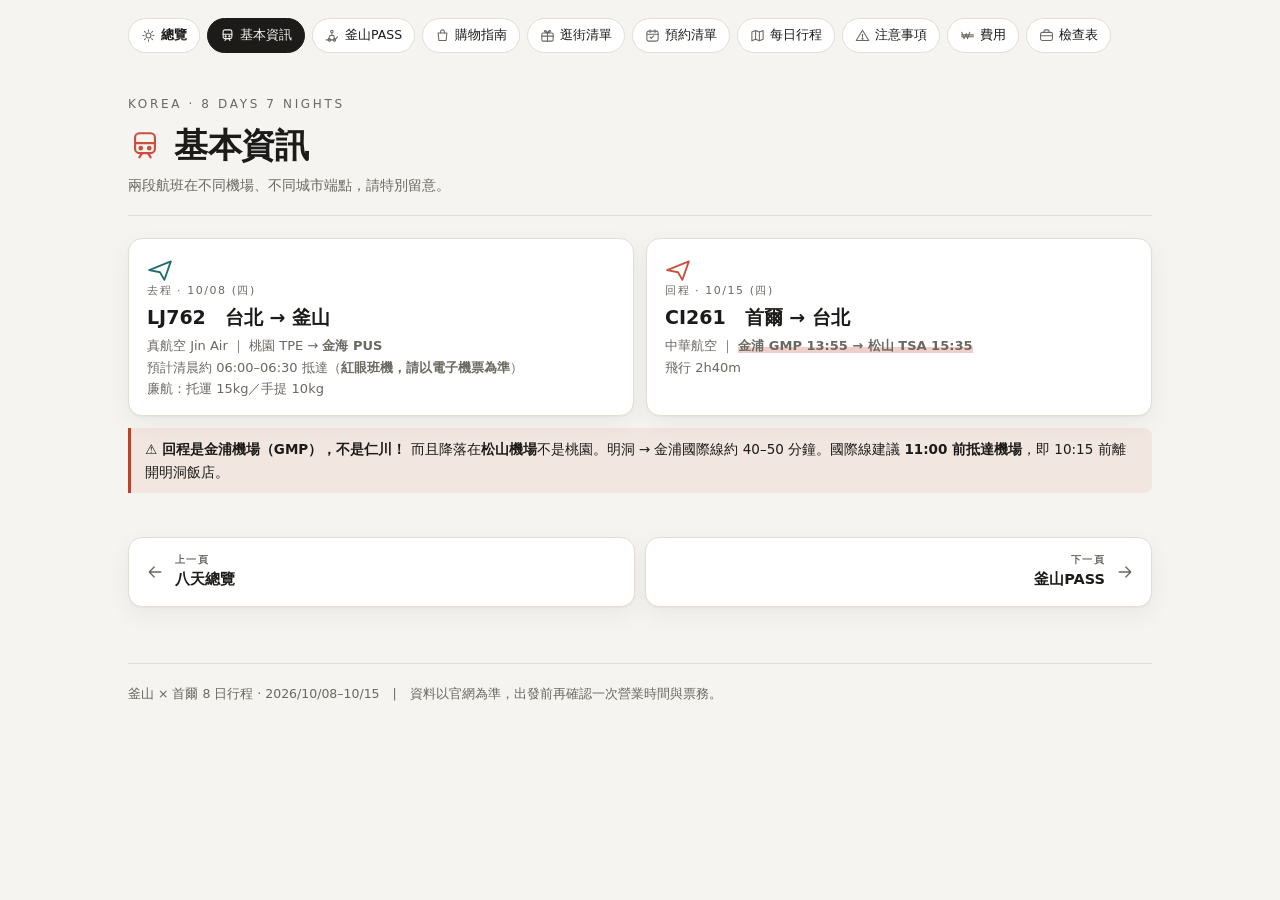
==== basic.html @ bb56eb5c "Split site into 9 linked pages; add icons and a checkable booking list index.html becomes an overvie" ====
<!DOCTYPE html>
<html lang="zh-Hant">
<head>
<meta charset="utf-8">
<meta name="viewport" content="width=device-width,initial-scale=1">
<title>基本資訊 · 釜山 × 首爾 8日行程</title>
<link rel="stylesheet" href="style.css">
</head>
<body data-page="basic">
<div class="wrap">
<nav class="sitenav"><a href="index.html" class="home"><svg class="ic"><use href="#i-sun"/></svg>總覽</a><a href="basic.html" aria-current="page"><svg class="ic"><use href="#i-subway"/></svg>基本資訊</a><a href="pass.html"><svg class="ic"><use href="#i-luge"/></svg>釜山PASS</a><a href="shopping.html"><svg class="ic"><use href="#i-bag"/></svg>購物指南</a><a href="shoplist.html"><svg class="ic"><use href="#i-gift"/></svg>逛街清單</a><a href="booking.html"><svg class="ic"><use href="#i-cal"/></svg>預約清單</a><a href="itinerary.html"><svg class="ic"><use href="#i-map"/></svg>每日行程</a><a href="notes.html"><svg class="ic"><use href="#i-warn"/></svg>注意事項</a><a href="cost.html"><svg class="ic"><use href="#i-won"/></svg>費用</a><a href="packing.html"><svg class="ic"><use href="#i-case"/></svg>檢查表</a></nav>
<header class="pagehead">
  <p class="kicker">Korea · 8 Days 7 Nights</p>
  <h1><svg class="ic"><use href="#i-subway"/></svg>基本資訊</h1>
  <p class="lede">兩段航班在不同機場、不同城市端點，請特別留意。</p>
</header>
<div class="grid g2">
  <div class="card">
    <svg class="ic" style="width:26px;height:26px;color:var(--busan)"><use href="#i-plane"/></svg>
    <div class="lbl">去程 · 10/08 (四)</div>
    <div class="big">LJ762　台北 → 釜山</div>
    <div class="fine">真航空 Jin Air ｜ 桃園 TPE → <b>金海 PUS</b><br>
    預計清晨約 06:00–06:30 抵達（<b>紅眼班機，請以電子機票為準</b>）<br>
    廉航：托運 15kg／手提 10kg</div>
  </div>
  <div class="card">
    <svg class="ic" style="width:26px;height:26px;color:var(--seoul)"><use href="#i-plane"/></svg>
    <div class="lbl">回程 · 10/15 (四)</div>
    <div class="big">CI261　首爾 → 台北</div>
    <div class="fine">中華航空 ｜ <span class="hl">金浦 GMP 13:55 → 松山 TSA 15:35</span><br>
    飛行 2h40m</div>
  </div>
</div>

<div class="note">
  <b>⚠ 回程是金浦機場（GMP），不是仁川！</b> 而且降落在<b>松山機場</b>不是桃園。明洞 → 金浦國際線約 40–50 分鐘。國際線建議 <b>11:00 前抵達機場</b>，即 10:15 前離開明洞飯店。
</div>
<nav class="pager"><a class="prev" href="index.html"><svg class="ic" style="transform:scaleX(-1)"><use href="#i-arrow"/></svg><span><span class="dir">上一頁</span><span class="nm">八天總覽</span></span></a><a class="next" href="pass.html"><svg class="ic"><use href="#i-arrow"/></svg><span><span class="dir">下一頁</span><span class="nm">釜山PASS</span></span></a></nav>
<footer>釜山 × 首爾 8 日行程 · 2026/10/08–10/15　|　資料以官網為準，出發前再確認一次營業時間與票務。</footer>
</div>
<script src="app.js"></script>
</body>
</html>
---- style.css ----
:root{
  --bg:#f6f4f0; --card:#ffffff; --ink:#1c1b19; --sub:#6b6862;
  --line:#e2ded6; --accent:#c8503c; --accent2:#1f6f6b; --accent3:#8a6d3b;
  --busan:#1f6f6b; --seoul:#c8503c; --shop:#7a4a8c; --warn:#b3462f; --ok:#2f6b3f;
  --sky:#cfe3e6; --sea:#a8ccd0; --tile:#f0ece4;
  --shadow:0 1px 2px rgba(0,0,0,.04),0 8px 24px rgba(0,0,0,.05);
}
@media (prefers-color-scheme:dark){
  :root{--bg:#161513;--card:#211f1d;--ink:#eeebe5;--sub:#a8a29a;--line:#332f2b;
  --sky:#2a3a3e;--sea:#1d3034;--tile:#2a2724;
  --shadow:0 1px 2px rgba(0,0,0,.3),0 8px 24px rgba(0,0,0,.35);}
}
*{box-sizing:border-box}
body{margin:0;background:var(--bg);color:var(--ink);
  font-family:"Noto Sans TC","PingFang TC","Helvetica Neue",system-ui,sans-serif;
  line-height:1.65;-webkit-font-smoothing:antialiased}
.wrap{max-width:1060px;margin:0 auto;padding:0 18px 80px}
.sprite{position:absolute;width:0;height:0;overflow:hidden}

header.hero{padding:44px 0 26px}
.kicker{font-size:12px;letter-spacing:.22em;text-transform:uppercase;color:var(--sub)}
h1{font-size:clamp(28px,5vw,44px);margin:.25em 0 .1em;line-height:1.15;letter-spacing:-.01em}
h1 span{color:var(--accent)}
.lede{color:var(--sub);font-size:15px;margin:0}
h2{font-size:22px;margin:48px 0 4px;letter-spacing:-.01em;scroll-margin-top:20px}
h2 .num{color:var(--sub);font-weight:400;font-size:14px;margin-right:8px;font-variant-numeric:tabular-nums}
.sec-sub{color:var(--sub);font-size:14px;margin:0 0 16px}
h3{font-size:16px;margin:24px 0 8px}
h4{font-size:14px;margin:16px 0 6px}
a{color:var(--accent2);text-decoration-thickness:1px;text-underline-offset:2px}

nav.toc{display:flex;flex-wrap:wrap;gap:8px;margin:22px 0 0}
nav.toc a{font-size:13px;padding:6px 12px;border:1px solid var(--line);border-radius:99px;
  background:var(--card);text-decoration:none;color:var(--ink)}
nav.toc a:hover{border-color:var(--accent)}

.heroart{margin:26px 0 0;border:1px solid var(--line);border-radius:16px;overflow:hidden;
  box-shadow:var(--shadow);background:var(--card)}
.heroart svg{display:block;width:100%;height:auto}

.grid{display:grid;gap:12px}
.g2{grid-template-columns:repeat(auto-fit,minmax(min(285px,100%),1fr))}
.card{background:var(--card);border:1px solid var(--line);border-radius:14px;padding:16px 18px;box-shadow:var(--shadow)}
.card .lbl{font-size:11px;letter-spacing:.14em;text-transform:uppercase;color:var(--sub)}
.card .big{font-size:19px;font-weight:600;margin:2px 0}
.card .fine{font-size:13px;color:var(--sub)}

svg.ic{fill:none;stroke:currentColor;stroke-width:1.7;stroke-linecap:round;stroke-linejoin:round;
  vertical-align:middle;width:22px;height:22px}

code{font-size:12.5px;background:var(--tile);border:1px solid var(--line);border-radius:5px;
  padding:1px 5px;overflow-wrap:anywhere;word-break:break-all}

/* ===== 記錄列（取代 <table>，任何容器寬度都不會擠壓） ===== */
.rows{border:1px solid var(--line);border-radius:14px;background:var(--card);
  box-shadow:var(--shadow);overflow:hidden;margin:0}
.row{display:flex;flex-wrap:wrap;gap:11px 20px;padding:14px 16px;
  border-bottom:1px solid var(--line);align-items:flex-start}
.row:last-child{border-bottom:0}
.row.hi{background:rgba(200,80,60,.07)}
.rows .f{flex:1 1 140px;min-width:0}
.rows .f .k{display:block;font-size:9.5px;letter-spacing:.14em;text-transform:uppercase;
  color:var(--sub);font-weight:700;margin-bottom:2px;line-height:1.5}
.rows .f .v{display:block;font-size:14px;line-height:1.6;overflow-wrap:anywhere}
.rows .f.main .v{font-weight:700;font-size:15px;line-height:1.45}
.rows .f.amt .v{font-variant-numeric:tabular-nums;font-weight:600}
.rows .f.main{flex:1.15 1 160px}
.rows .f.amt{flex:0 1 108px}
.rows .f.wide{flex:2.4 1 250px}

/* ---- overview chart ---- */
.ovbox{border:1px solid var(--line);border-radius:16px;background:var(--card);
  padding:10px 12px 12px;box-shadow:var(--shadow);overflow-x:auto;scrollbar-gutter:stable}
.ovbox svg{display:block;min-width:880px;width:100%;height:auto}

/* ---- day cards ---- */
.day{background:var(--card);border:1px solid var(--line);border-radius:16px;
  margin:16px 0;overflow:hidden;box-shadow:var(--shadow)}
.day > .dh{display:flex;flex-wrap:wrap;align-items:baseline;gap:10px;padding:14px 18px 13px;
  border-bottom:1px solid var(--line)}
.day.busan > .dh{background:linear-gradient(90deg,rgba(31,111,107,.14),transparent)}
.day.seoul > .dh{background:linear-gradient(90deg,rgba(200,80,60,.14),transparent)}
.day.shopd > .dh{background:linear-gradient(90deg,rgba(122,74,140,.16),transparent)}
.dh .date{font-size:17px;font-weight:700}
.dh .dow{font-size:13px;color:var(--sub)}
.dh .stay{margin-left:auto;font-size:12px;color:var(--sub);border:1px solid var(--line);
  padding:3px 10px;border-radius:99px;white-space:nowrap}

.hilite{display:flex;flex-wrap:wrap;gap:9px;padding:14px 18px 17px}
.hchip{flex:0 0 auto;display:flex;flex-direction:column;align-items:center;
  justify-content:flex-start;gap:6px;box-sizing:border-box;
  width:96px;min-height:86px;padding:12px 7px 11px;border-radius:12px;
  background:var(--tile);border:1px solid var(--line);text-align:center}
.hchip svg{width:26px;height:26px;flex:0 0 auto}
.hchip span{font-size:11px;line-height:1.4;color:var(--sub);font-weight:600}
.day.busan .hchip svg{color:var(--busan)}
.day.seoul .hchip svg{color:var(--seoul)}
.day.shopd .hchip svg{color:var(--shop)}

.lmapwrap{position:relative;border-top:1px solid var(--line);border-bottom:1px solid var(--line)}
.lmap{height:320px;width:100%;background:var(--tile)}
@media(max-width:640px){.lmap{height:265px}}
.lmap.err{display:flex;align-items:center;justify-content:center;font-size:13px;color:var(--sub);padding:20px;text-align:center}
.leaflet-container{font:inherit;background:var(--tile)}
.pinmk{background:var(--accent);color:#fff;border-radius:50%;width:26px;height:26px;
  display:flex;align-items:center;justify-content:center;font-size:12px;font-weight:700;
  box-shadow:0 1px 5px rgba(0,0,0,.35);border:2px solid #fff}
.pinmk.b{background:var(--busan)} .pinmk.s{background:var(--seoul)} .pinmk.p{background:var(--shop)}
.leaflet-popup-content{margin:10px 12px;font-size:13px;line-height:1.5}
.leaflet-popup-content .pl{display:flex;gap:6px;margin-top:7px;flex-wrap:wrap}
.leaflet-popup-content .pl a{font-size:11.5px;text-decoration:none;border:1px solid #ccc;
  border-radius:99px;padding:2px 9px;color:#333;background:#fafafa}

.maplinks{display:flex;flex-wrap:wrap;gap:8px;padding:14px 18px 0}
.maplinks a{font-size:12.5px;text-decoration:none;color:var(--ink);
  border:1px solid var(--line);border-radius:99px;padding:5px 12px;background:var(--bg);
  display:inline-flex;align-items:center;gap:6px}
.maplinks a:hover{border-color:var(--accent)}
.maplinks svg{width:15px;height:15px}

.tl{list-style:none;margin:0;padding:8px 18px 16px}
.tl li{display:grid;grid-template-columns:62px 1fr;gap:12px;padding:9px 0;border-bottom:1px dashed var(--line)}
.tl li:last-child{border-bottom:0}
.tl .t{font-variant-numeric:tabular-nums;font-size:13px;color:var(--sub);padding-top:2px;white-space:nowrap}
.tl .a{font-weight:600;font-size:15px}
.tl .d{font-size:13.5px;color:var(--sub);margin-top:2px}
.chip{display:inline-block;font-size:11px;padding:1px 8px;border-radius:99px;
  margin-left:6px;vertical-align:1px;font-weight:600}
.c-pass{background:rgba(31,111,107,.15);color:var(--busan)}
.c-book{background:rgba(200,80,60,.15);color:var(--seoul)}
.c-food{background:rgba(138,109,59,.18);color:var(--accent3)}
.c-shop{background:rgba(122,74,140,.16);color:var(--shop)}
.c-move{background:rgba(120,120,120,.16);color:var(--sub)}
@media (prefers-color-scheme:dark){
  .c-pass{color:#6fc2bc}.c-book{color:#e8907c}.c-food{color:#cfa964}.c-shop{color:#c294d6}
}

.note{font-size:13.5px;background:rgba(179,70,47,.08);border-left:3px solid var(--warn);
  padding:10px 14px;border-radius:0 8px 8px 0;margin:12px 0}
.note.ok{background:rgba(47,107,63,.08);border-left-color:var(--ok)}
.note.info{background:rgba(31,111,107,.08);border-left-color:var(--accent2)}
.note.shop{background:rgba(122,74,140,.09);border-left-color:var(--shop)}
ul.bul{padding-left:20px;font-size:14.5px}
ul.bul li{margin:5px 0}
.shoplist{list-style:none;padding:0;margin:6px 0 0;font-size:13.5px}
.shoplist li{padding:7px 0;border-bottom:1px dashed var(--line);display:grid;
  grid-template-columns:24px minmax(0,1fr);gap:9px}
.shoplist li:last-child{border-bottom:0}
.shoplist svg{width:20px;height:20px;color:var(--shop);margin-top:2px}
.shoplist span{color:var(--sub);font-size:12.5px;line-height:1.55}
.shoplist span b{display:block;color:var(--ink);font-size:14px;line-height:1.5;margin-bottom:1px}

.ck{list-style:none;padding:0;margin:8px 0;columns:2;column-gap:26px;font-size:14px}
.ck li{margin:5px 0;break-inside:avoid}
.ck input{margin-right:8px}
@media(max-width:640px){.ck{columns:1}.tl li{grid-template-columns:54px 1fr}}
@media(max-width:430px){
  .tl li{grid-template-columns:1fr;gap:2px}
  .tl .t{font-weight:700;color:var(--accent);font-size:12.5px}
  .wrap{padding:0 12px 60px}
  .tl,.maplinks,.hilite{padding-left:13px;padding-right:13px}
}
footer{margin-top:56px;padding-top:20px;border-top:1px solid var(--line);font-size:12.5px;color:var(--sub)}
.hl{background:linear-gradient(transparent 62%,rgba(200,80,60,.28) 62%);font-weight:600}

/* ================= multi-page shell ================= */
.sitenav{display:flex;flex-wrap:wrap;gap:7px;padding:18px 0 4px;align-items:center}
.sitenav a{display:inline-flex;align-items:center;gap:5px;font-size:12.5px;padding:6px 12px;
  border:1px solid var(--line);border-radius:99px;background:var(--card);
  text-decoration:none;color:var(--ink);white-space:nowrap}
.sitenav a svg{width:15px;height:15px;color:var(--sub)}
.sitenav a:hover{border-color:var(--accent)}
.sitenav a:hover svg{color:var(--accent)}
.sitenav a[aria-current="page"]{background:var(--ink);border-color:var(--ink);color:var(--bg)}
.sitenav a[aria-current="page"] svg{color:var(--bg)}
.sitenav .home{font-weight:700}

header.pagehead{padding:26px 0 18px;border-bottom:1px solid var(--line);margin-bottom:22px}
header.pagehead h1{display:flex;align-items:center;gap:12px;font-size:clamp(24px,4.2vw,34px);margin:.15em 0 .25em}
header.pagehead h1 svg{width:34px;height:34px;flex:none;color:var(--accent);stroke-width:1.5}
header.pagehead .lede{font-size:14px}

.pager{display:flex;gap:10px;margin-top:44px;flex-wrap:wrap}
.pager a{flex:1 1 220px;display:flex;align-items:center;gap:10px;padding:14px 16px;
  border:1px solid var(--line);border-radius:14px;background:var(--card);
  text-decoration:none;color:var(--ink);box-shadow:var(--shadow)}
.pager a:hover{border-color:var(--accent)}
.pager a svg{width:20px;height:20px;color:var(--sub);flex:none}
.pager .dir{display:block;font-size:10px;letter-spacing:.14em;text-transform:uppercase;color:var(--sub);font-weight:700}
.pager .nm{display:block;font-size:14.5px;font-weight:600}
.pager .next{justify-content:flex-end;text-align:right}
.pager .next svg{order:2}

/* ================= hub cards ================= */
.hubgrid{display:grid;gap:12px;grid-template-columns:repeat(auto-fit,minmax(min(250px,100%),1fr));margin-top:6px}
a.hub{display:flex;gap:13px;align-items:flex-start;padding:17px 18px;border:1px solid var(--line);
  border-radius:16px;background:var(--card);box-shadow:var(--shadow);text-decoration:none;color:var(--ink);
  transition:border-color .15s,transform .15s}
a.hub:hover{border-color:var(--accent);transform:translateY(-2px)}
a.hub .hi{flex:none;width:44px;height:44px;border-radius:12px;background:var(--tile);
  display:flex;align-items:center;justify-content:center}
a.hub .hi svg{width:24px;height:24px;color:var(--accent);stroke-width:1.6}
a.hub.b .hi svg{color:var(--busan)} a.hub.s .hi svg{color:var(--seoul)} a.hub.p .hi svg{color:var(--shop)}
a.hub .hn{font-size:16px;font-weight:700;display:flex;align-items:center;gap:7px}
a.hub .hn .num{font-size:11px;font-weight:600;color:var(--sub);font-variant-numeric:tabular-nums}
a.hub .hd{font-size:12.5px;color:var(--sub);margin-top:3px;line-height:1.55}
a.hub .hgo{margin-left:auto;align-self:center;width:16px;height:16px;color:var(--line)}
a.hub:hover .hgo{color:var(--accent)}

.alertbox{display:flex;gap:13px;align-items:flex-start;padding:15px 17px;border-radius:14px;
  background:rgba(179,70,47,.09);border:1px solid rgba(179,70,47,.28);margin:22px 0 6px}
.alertbox svg{width:22px;height:22px;flex:none;color:var(--warn);margin-top:1px}
.alertbox .at{font-weight:700;font-size:14.5px}
.alertbox .ad{font-size:13px;color:var(--sub);margin-top:2px}
.alertbox a{font-weight:600}

/* ================= checkable rows ================= */
.ckbar{display:flex;flex-wrap:wrap;gap:10px;align-items:center;margin:6px 0 14px;
  padding:13px 16px;border:1px solid var(--line);border-radius:14px;background:var(--card);box-shadow:var(--shadow)}
.ckbar .pg{flex:1 1 180px;min-width:140px}
.ckbar .pgt{font-size:12.5px;font-weight:700;display:flex;justify-content:space-between;gap:10px}
.ckbar .pgt span:last-child{color:var(--sub);font-variant-numeric:tabular-nums;font-weight:600}
.ckbar .bar{height:7px;border-radius:99px;background:var(--tile);overflow:hidden;margin-top:6px}
.ckbar .bar i{display:block;height:100%;background:var(--ok);width:0;transition:width .25s}
.ckbar button{font:inherit;font-size:12px;font-weight:600;cursor:pointer;padding:7px 13px;border-radius:99px;
  border:1px solid var(--line);background:transparent;color:var(--sub);display:inline-flex;align-items:center;gap:6px}
.ckbar button svg{width:14px;height:14px}
.ckbar button:hover{border-color:var(--accent2);color:var(--accent2)}
.ckbar button.ok{border-color:var(--ok);color:var(--ok)}
.ckhint{font-size:12px;color:var(--sub);margin:-6px 0 16px;line-height:1.6}

.row .f.ck{flex:0 0 auto;padding-top:2px}
label.ckb{display:inline-flex;align-items:center;gap:8px;cursor:pointer;user-select:none}
label.ckb input{position:absolute;opacity:0;width:0;height:0}
label.ckb .bx{width:22px;height:22px;border-radius:7px;border:1.8px solid var(--line);background:var(--card);
  display:flex;align-items:center;justify-content:center;flex:none;transition:.15s}
label.ckb .bx svg{width:14px;height:14px;color:#fff;opacity:0;transform:scale(.6);transition:.15s;stroke-width:3}
label.ckb:hover .bx{border-color:var(--ok)}
label.ckb input:focus-visible + .bx{outline:2px solid var(--accent2);outline-offset:2px}
label.ckb input:checked + .bx{background:var(--ok);border-color:var(--ok)}
label.ckb input:checked + .bx svg{opacity:1;transform:scale(1)}
.row.done{opacity:.58}
.row.done .f.main .v{text-decoration:line-through;text-decoration-color:var(--sub)}

ul.ck{columns:2;column-gap:26px}
ul.ck li{list-style:none;margin:7px 0;break-inside:avoid}
ul.ck li label.ckb{align-items:flex-start;gap:9px;font-size:14px;line-height:1.5}
ul.ck li label.ckb .bx{width:19px;height:19px;border-radius:6px;margin-top:1px}
ul.ck li label.ckb .bx svg{width:12px;height:12px}
ul.ck li input:checked ~ .tx{opacity:.55;text-decoration:line-through;text-decoration-color:var(--sub)}

h3 .ic,h4 .ic{width:17px;height:17px;color:var(--sub);margin-right:7px;vertical-align:-3px}
h3{display:flex;align-items:center;gap:0}
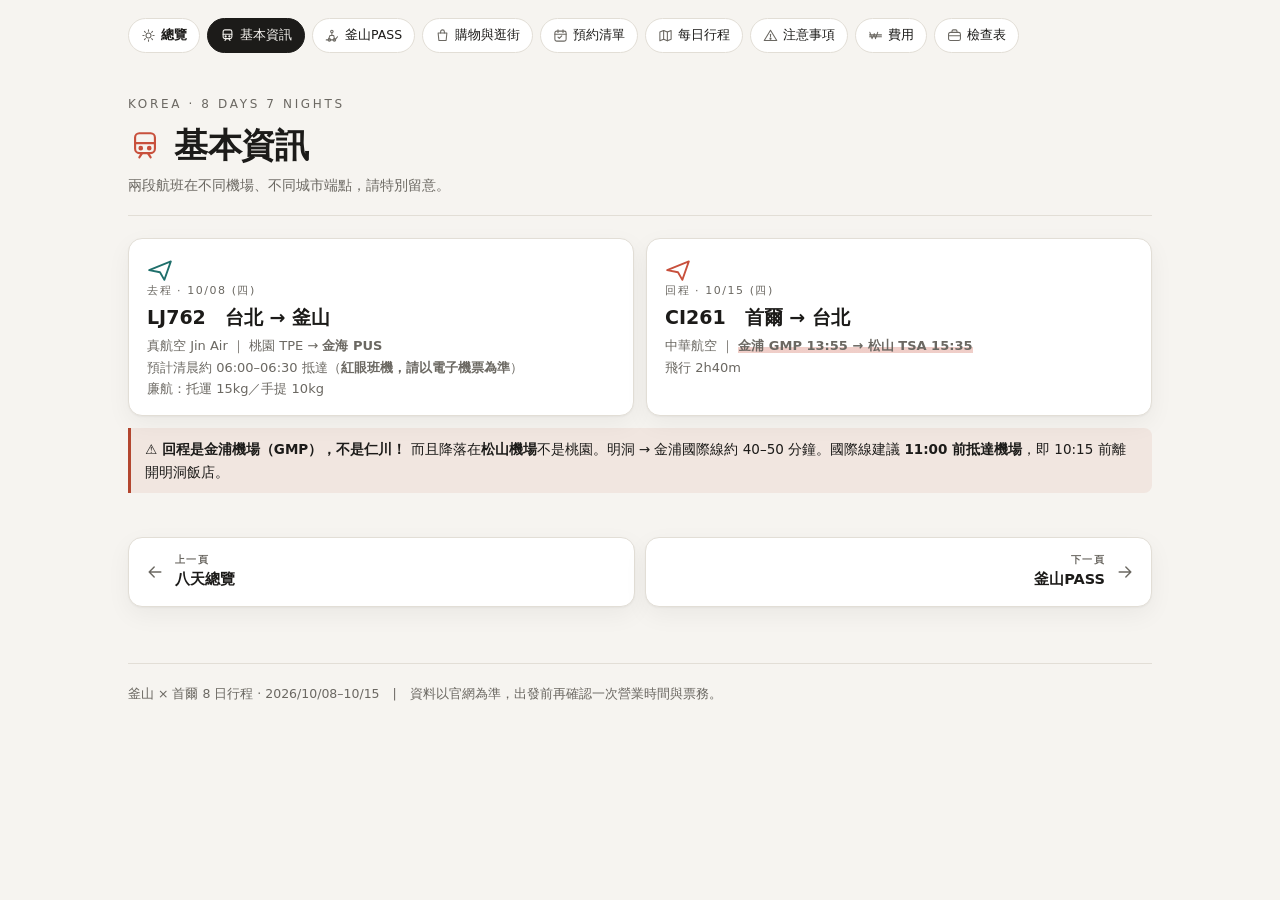
==== commit 9a9ac518: "Merge shop list into shopping page with district maps; fix Leaflet include - shopping.html now holds" ====
--- a/basic.html
+++ b/basic.html
@@ -8,7 +8,7 @@
 </head>
 <body data-page="basic">
 <div class="wrap">
-<nav class="sitenav"><a href="index.html" class="home"><svg class="ic"><use href="#i-sun"/></svg>總覽</a><a href="basic.html" aria-current="page"><svg class="ic"><use href="#i-subway"/></svg>基本資訊</a><a href="pass.html"><svg class="ic"><use href="#i-luge"/></svg>釜山PASS</a><a href="shopping.html"><svg class="ic"><use href="#i-bag"/></svg>購物指南</a><a href="shoplist.html"><svg class="ic"><use href="#i-gift"/></svg>逛街清單</a><a href="booking.html"><svg class="ic"><use href="#i-cal"/></svg>預約清單</a><a href="itinerary.html"><svg class="ic"><use href="#i-map"/></svg>每日行程</a><a href="notes.html"><svg class="ic"><use href="#i-warn"/></svg>注意事項</a><a href="cost.html"><svg class="ic"><use href="#i-won"/></svg>費用</a><a href="packing.html"><svg class="ic"><use href="#i-case"/></svg>檢查表</a></nav>
+<nav class="sitenav"><a href="index.html" class="home"><svg class="ic"><use href="#i-sun"/></svg>總覽</a><a href="basic.html" aria-current="page"><svg class="ic"><use href="#i-subway"/></svg>基本資訊</a><a href="pass.html"><svg class="ic"><use href="#i-luge"/></svg>釜山PASS</a><a href="shopping.html"><svg class="ic"><use href="#i-bag"/></svg>購物與逛街</a><a href="booking.html"><svg class="ic"><use href="#i-cal"/></svg>預約清單</a><a href="itinerary.html"><svg class="ic"><use href="#i-map"/></svg>每日行程</a><a href="notes.html"><svg class="ic"><use href="#i-warn"/></svg>注意事項</a><a href="cost.html"><svg class="ic"><use href="#i-won"/></svg>費用</a><a href="packing.html"><svg class="ic"><use href="#i-case"/></svg>檢查表</a></nav>
 <header class="pagehead">
   <p class="kicker">Korea · 8 Days 7 Nights</p>
   <h1><svg class="ic"><use href="#i-subway"/></svg>基本資訊</h1>
--- a/style.css
+++ b/style.css
@@ -193,7 +193,7 @@
 
 /* ================= hub cards ================= */
 .hubgrid{display:grid;gap:12px;grid-template-columns:repeat(auto-fit,minmax(min(250px,100%),1fr));margin-top:6px}
-a.hub{display:flex;gap:13px;align-items:flex-start;padding:17px 18px;border:1px solid var(--line);
+a.hub{display:flex;gap:13px;align-items:center;padding:17px 18px;border:1px solid var(--line);
   border-radius:16px;background:var(--card);box-shadow:var(--shadow);text-decoration:none;color:var(--ink);
   transition:border-color .15s,transform .15s}
 a.hub:hover{border-color:var(--accent);transform:translateY(-2px)}
@@ -229,7 +229,9 @@
 .ckbar button.ok{border-color:var(--ok);color:var(--ok)}
 .ckhint{font-size:12px;color:var(--sub);margin:-6px 0 16px;line-height:1.6}
 
-.row .f.ck{flex:0 0 auto;padding-top:2px}
+.row .f.ck{flex:0 0 22px;align-self:center;padding-top:0}
+.row.ck{align-items:center}
+@media(max-width:640px){.row.ck{align-items:flex-start}.row .f.ck{align-self:flex-start;padding-top:1px}}
 label.ckb{display:inline-flex;align-items:center;gap:8px;cursor:pointer;user-select:none}
 label.ckb input{position:absolute;opacity:0;width:0;height:0}
 label.ckb .bx{width:22px;height:22px;border-radius:7px;border:1.8px solid var(--line);background:var(--card);
@@ -249,5 +251,18 @@
 ul.ck li label.ckb .bx svg{width:12px;height:12px}
 ul.ck li input:checked ~ .tx{opacity:.55;text-decoration:line-through;text-decoration-color:var(--sub)}
 
+
+/* ================= shop district maps ================= */
+.shopmaps{display:grid;gap:12px;grid-template-columns:1fr;margin:14px 0 10px}
+@media(min-width:820px){.shopmaps{grid-template-columns:1fr 1fr}}
+.smbox{border:1px solid var(--line);border-radius:16px;overflow:hidden;background:var(--card);box-shadow:var(--shadow)}
+.smh{display:flex;align-items:center;gap:8px;padding:11px 15px;font-size:13px;font-weight:700;
+  border-bottom:1px solid var(--line);letter-spacing:.04em}
+.smh svg{width:16px;height:16px;color:var(--sub)}
+.shopmaps .lmap{height:300px}
+@media(max-width:640px){.shopmaps .lmap{height:240px}}
+a.slcp.slnav{text-decoration:none}
+a.slcp.slnav:hover{border-color:var(--accent2);color:var(--accent2)}
+.leaflet-popup-content .mgo{cursor:pointer}
 h3 .ic,h4 .ic{width:17px;height:17px;color:var(--sub);margin-right:7px;vertical-align:-3px}
 h3{display:flex;align-items:center;gap:0}
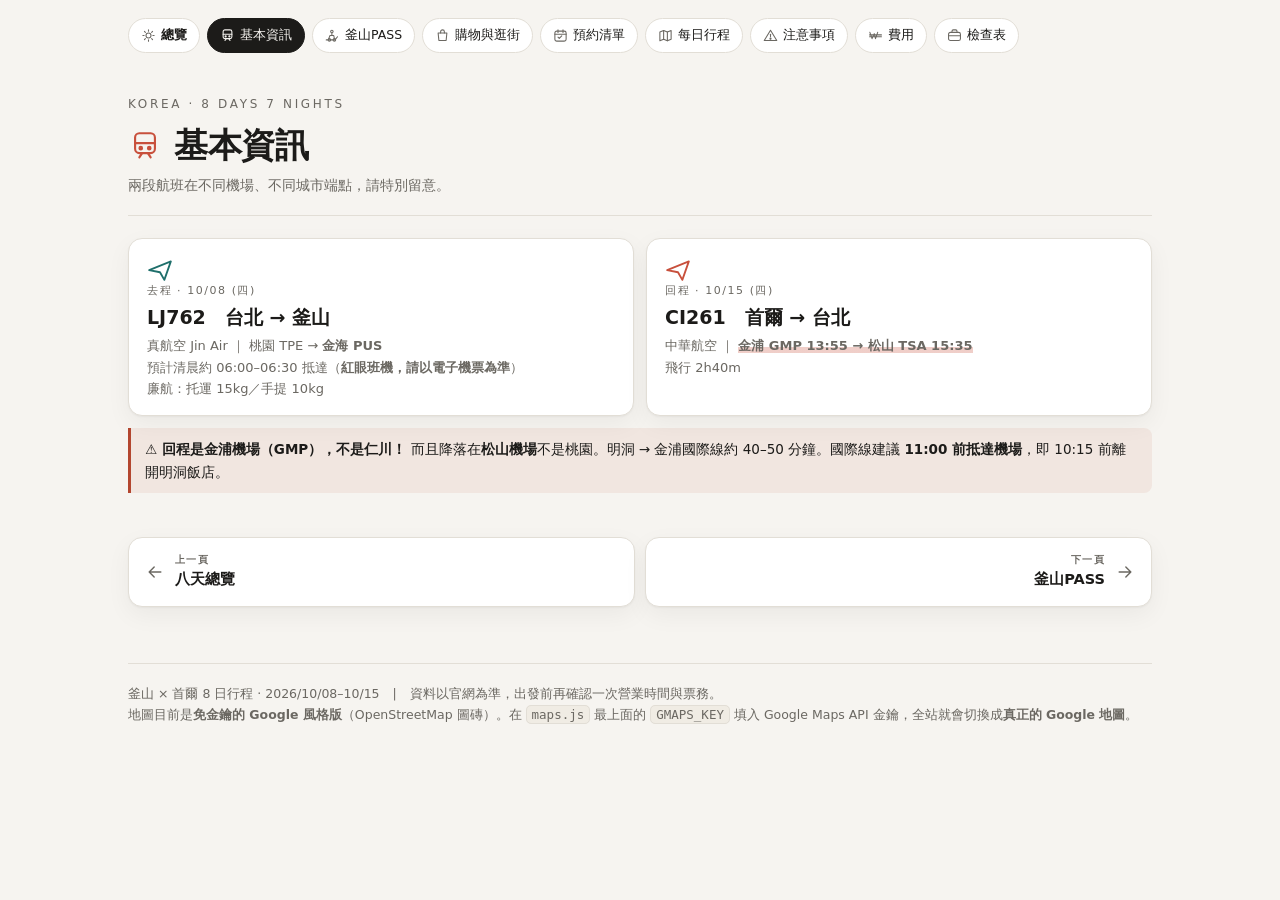
==== commit ed07da84: "10/10 stay moves to Haeundae; Songdo cable car to 10/10 morning; Nampo-dong back on 10/11; Google-st" ====
--- a/basic.html
+++ b/basic.html
@@ -36,7 +36,7 @@
   <b>⚠ 回程是金浦機場（GMP），不是仁川！</b> 而且降落在<b>松山機場</b>不是桃園。明洞 → 金浦國際線約 40–50 分鐘。國際線建議 <b>11:00 前抵達機場</b>，即 10:15 前離開明洞飯店。
 </div>
 <nav class="pager"><a class="prev" href="index.html"><svg class="ic" style="transform:scaleX(-1)"><use href="#i-arrow"/></svg><span><span class="dir">上一頁</span><span class="nm">八天總覽</span></span></a><a class="next" href="pass.html"><svg class="ic"><use href="#i-arrow"/></svg><span><span class="dir">下一頁</span><span class="nm">釜山PASS</span></span></a></nav>
-<footer>釜山 × 首爾 8 日行程 · 2026/10/08–10/15　|　資料以官網為準，出發前再確認一次營業時間與票務。</footer>
+<footer>釜山 × 首爾 8 日行程 · 2026/10/08–10/15　|　資料以官網為準，出發前再確認一次營業時間與票務。<br>地圖目前是<b>免金鑰的 Google 風格版</b>（OpenStreetMap 圖磚）。在 <code>maps.js</code> 最上面的 <code>GMAPS_KEY</code> 填入 Google Maps API 金鑰，全站就會切換成<b>真正的 Google 地圖</b>。</footer>
 </div>
 <script src="app.js"></script>
 </body>
--- a/style.css
+++ b/style.css
@@ -229,9 +229,26 @@
 .ckbar button.ok{border-color:var(--ok);color:var(--ok)}
 .ckhint{font-size:12px;color:var(--sub);margin:-6px 0 16px;line-height:1.6}
 
-.row .f.ck{flex:0 0 22px;align-self:center;padding-top:0}
-.row.ck{align-items:center}
-@media(max-width:640px){.row.ck{align-items:flex-start}.row .f.ck{align-self:flex-start;padding-top:1px}}
+/* booking rows: [check] [when] [what]  /  [how & why, full width underneath] */
+.row.ck{
+  display:grid;
+  grid-template-columns:26px 210px minmax(0,1fr);
+  gap:10px 22px;align-items:start;padding:15px 18px}
+.row.ck > .f{flex:none;min-width:0}
+.row.ck > :nth-child(1){grid-area:1/1/3/2;padding-top:2px}
+.row.ck > :nth-child(2){grid-area:1/2/2/3}
+.row.ck > :nth-child(3){grid-area:1/3/2/4}
+.row.ck > :nth-child(4){grid-area:2/2/3/4}
+.row.ck > :nth-child(3) .v{font-weight:600}
+.row.ck > :nth-child(4) .v{font-size:13.5px;color:var(--sub)}
+.row.ck > :nth-child(4) .v b{color:var(--ink)}
+@media(max-width:760px){
+  .row.ck{grid-template-columns:24px minmax(0,1fr);gap:8px 13px;padding:14px 15px}
+  .row.ck > :nth-child(1){grid-area:1/1/4/2}
+  .row.ck > :nth-child(2){grid-area:1/2/2/3}
+  .row.ck > :nth-child(3){grid-area:2/2/3/3}
+  .row.ck > :nth-child(4){grid-area:3/2/4/3}
+}
 label.ckb{display:inline-flex;align-items:center;gap:8px;cursor:pointer;user-select:none}
 label.ckb input{position:absolute;opacity:0;width:0;height:0}
 label.ckb .bx{width:22px;height:22px;border-radius:7px;border:1.8px solid var(--line);background:var(--card);
@@ -264,5 +281,36 @@
 a.slcp.slnav{text-decoration:none}
 a.slcp.slnav:hover{border-color:var(--accent2);color:var(--accent2)}
 .leaflet-popup-content .mgo{cursor:pointer}
+
+/* ================= Google Maps 風格地圖 ================= */
+.lmap.gmlike .leaflet-tile-pane{filter:saturate(.45) brightness(1.08) contrast(.92)}
+@media (prefers-color-scheme:dark){
+  .lmap.gmlike .leaflet-tile-pane{filter:invert(1) hue-rotate(180deg) saturate(.4) brightness(.95) contrast(.9)}
+  .lmap .leaflet-control-attribution{filter:none}
+}
+.lmap .leaflet-control-zoom{border:0!important;border-radius:8px;overflow:hidden;
+  box-shadow:0 1px 4px rgba(0,0,0,.3);margin:0 12px 24px 0}
+.lmap .leaflet-control-zoom a{width:30px;height:30px;line-height:29px;background:#fff;color:#666;
+  font-size:19px;font-weight:400;border:0}
+.lmap .leaflet-control-zoom a:hover{background:#f1f3f4;color:#111}
+.lmap .leaflet-control-zoom a.leaflet-control-zoom-in{border-bottom:1px solid #e6e6e6}
+.lmap .leaflet-control-attribution{background:rgba(255,255,255,.86);color:#5f6368;font-size:10px;padding:1px 6px}
+.lmap .leaflet-control-attribution a{color:#5f6368}
+.gmpinwrap{background:none;border:0}
+.gmpin{display:block;filter:drop-shadow(0 1px 2px rgba(0,0,0,.4))}
+.lmap .leaflet-popup-content-wrapper{border-radius:8px;background:#fff;color:#3c4043;padding:1px;
+  box-shadow:0 2px 7px 1px rgba(0,0,0,.3)}
+.lmap .leaflet-popup-tip{background:#fff;box-shadow:none}
+.lmap .leaflet-popup-content{margin:12px 14px 11px;font-size:12.5px;line-height:1.55;color:#3c4043}
+.lmap .leaflet-popup-content b{color:#202124;font-size:14px;font-weight:600}
+.lmap .leaflet-popup-content .pl{gap:16px;margin-top:9px}
+.lmap .leaflet-popup-content .pl a{border:0;border-radius:0;padding:0;background:none;
+  color:#1a73e8;font-weight:500;font-size:12px}
+.lmap .leaflet-popup-close-button{color:#5f6368!important}
+.gmiw{font:inherit;font-size:12.5px;line-height:1.55;color:#3c4043;max-width:250px}
+.gmiw b{color:#202124;font-size:14px;font-weight:600}
+.gmiw .pl{display:flex;gap:16px;margin-top:9px;flex-wrap:wrap}
+.gmiw .pl a{color:#1a73e8;text-decoration:none;font-weight:500;font-size:12px}
+
 h3 .ic,h4 .ic{width:17px;height:17px;color:var(--sub);margin-right:7px;vertical-align:-3px}
 h3{display:flex;align-items:center;gap:0}
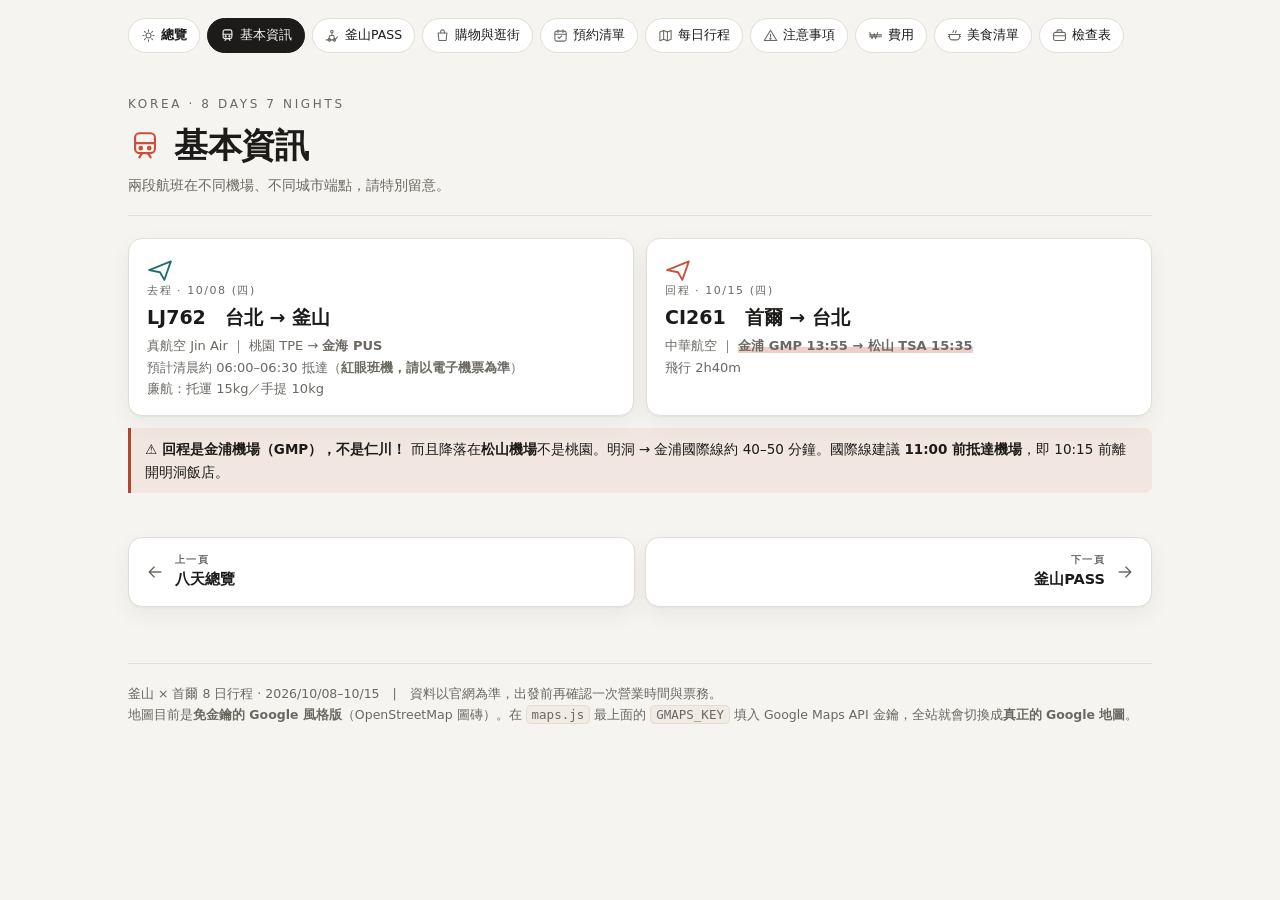
==== commit f771ae51: "Add Busan must-eat restaurants to days 1-4, new food list page, capsule train moved to 17:00 slot Co" ====
--- a/basic.html
+++ b/basic.html
@@ -8,7 +8,7 @@
 </head>
 <body data-page="basic">
 <div class="wrap">
-<nav class="sitenav"><a href="index.html" class="home"><svg class="ic"><use href="#i-sun"/></svg>總覽</a><a href="basic.html" aria-current="page"><svg class="ic"><use href="#i-subway"/></svg>基本資訊</a><a href="pass.html"><svg class="ic"><use href="#i-luge"/></svg>釜山PASS</a><a href="shopping.html"><svg class="ic"><use href="#i-bag"/></svg>購物與逛街</a><a href="booking.html"><svg class="ic"><use href="#i-cal"/></svg>預約清單</a><a href="itinerary.html"><svg class="ic"><use href="#i-map"/></svg>每日行程</a><a href="notes.html"><svg class="ic"><use href="#i-warn"/></svg>注意事項</a><a href="cost.html"><svg class="ic"><use href="#i-won"/></svg>費用</a><a href="packing.html"><svg class="ic"><use href="#i-case"/></svg>檢查表</a></nav>
+<nav class="sitenav"><a href="index.html" class="home"><svg class="ic"><use href="#i-sun"/></svg>總覽</a><a href="basic.html" aria-current="page"><svg class="ic"><use href="#i-subway"/></svg>基本資訊</a><a href="pass.html"><svg class="ic"><use href="#i-luge"/></svg>釜山PASS</a><a href="shopping.html"><svg class="ic"><use href="#i-bag"/></svg>購物與逛街</a><a href="booking.html"><svg class="ic"><use href="#i-cal"/></svg>預約清單</a><a href="itinerary.html"><svg class="ic"><use href="#i-map"/></svg>每日行程</a><a href="notes.html"><svg class="ic"><use href="#i-warn"/></svg>注意事項</a><a href="cost.html"><svg class="ic"><use href="#i-won"/></svg>費用</a><a href="food.html"><svg class="ic"><use href="#i-pot"/></svg>美食清單</a><a href="packing.html"><svg class="ic"><use href="#i-case"/></svg>檢查表</a></nav>
 <header class="pagehead">
   <p class="kicker">Korea · 8 Days 7 Nights</p>
   <h1><svg class="ic"><use href="#i-subway"/></svg>基本資訊</h1>
